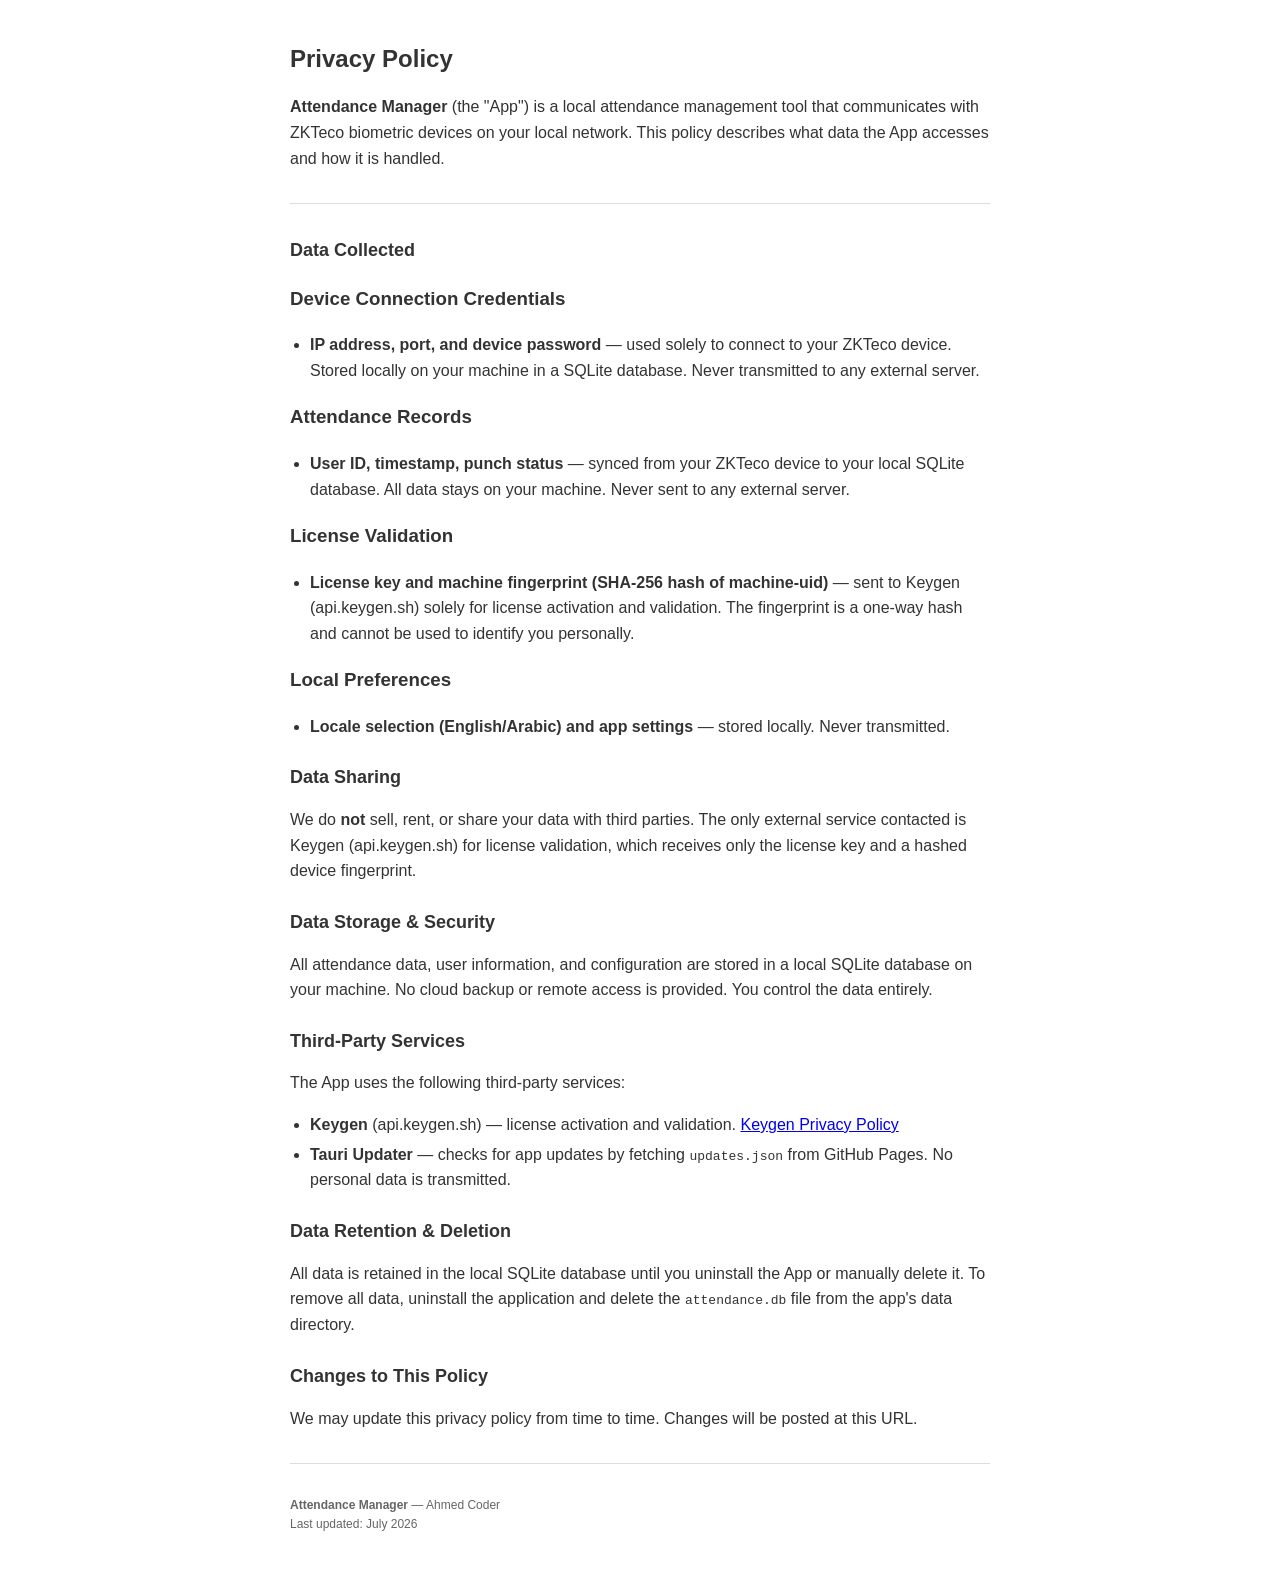
==== privacy.html @ 75677830 "Add privacy policy" ====
<!DOCTYPE html>
<html lang="en">
<head>
  <meta charset="UTF-8">
  <meta name="viewport" content="width=device-width, initial-scale=1.0">
  <title>Privacy Policy — Attendance Manager</title>
  <style>
    body { font-family: -apple-system, BlinkMacSystemFont, 'Segoe UI', Roboto, sans-serif; max-width: 700px; margin: 40px auto; padding: 0 20px; line-height: 1.6; color: #333; }
    h1 { font-size: 24px; }
    h2 { font-size: 18px; margin-top: 24px; }
    p { margin: 8px 0; }
    ul { padding-left: 20px; }
    li { margin: 4px 0; }
    hr { margin: 32px 0; border: none; border-top: 1px solid #ddd; }
    .footer { font-size: 12px; color: #666; }
  </style>
</head>
<body>
  <h1>Privacy Policy</h1>
  <p><strong>Attendance Manager</strong> (the "App") is a local attendance management tool that communicates with ZKTeco biometric devices on your local network. This policy describes what data the App accesses and how it is handled.</p>

  <hr>

  <h2>Data Collected</h2>

  <h3>Device Connection Credentials</h3>
  <ul>
    <li><strong>IP address, port, and device password</strong> — used solely to connect to your ZKTeco device. Stored locally on your machine in a SQLite database. Never transmitted to any external server.</li>
  </ul>

  <h3>Attendance Records</h3>
  <ul>
    <li><strong>User ID, timestamp, punch status</strong> — synced from your ZKTeco device to your local SQLite database. All data stays on your machine. Never sent to any external server.</li>
  </ul>

  <h3>License Validation</h3>
  <ul>
    <li><strong>License key and machine fingerprint (SHA-256 hash of machine-uid)</strong> — sent to Keygen (api.keygen.sh) solely for license activation and validation. The fingerprint is a one-way hash and cannot be used to identify you personally.</li>
  </ul>

  <h3>Local Preferences</h3>
  <ul>
    <li><strong>Locale selection (English/Arabic) and app settings</strong> — stored locally. Never transmitted.</li>
  </ul>

  <h2>Data Sharing</h2>
  <p>We do <strong>not</strong> sell, rent, or share your data with third parties. The only external service contacted is Keygen (api.keygen.sh) for license validation, which receives only the license key and a hashed device fingerprint.</p>

  <h2>Data Storage & Security</h2>
  <p>All attendance data, user information, and configuration are stored in a local SQLite database on your machine. No cloud backup or remote access is provided. You control the data entirely.</p>

  <h2>Third-Party Services</h2>
  <p>The App uses the following third-party services:</p>
  <ul>
    <li><strong>Keygen</strong> (api.keygen.sh) — license activation and validation. <a href="https://keygen.sh/privacy/" target="_blank">Keygen Privacy Policy</a></li>
    <li><strong>Tauri Updater</strong> — checks for app updates by fetching <code>updates.json</code> from GitHub Pages. No personal data is transmitted.</li>
  </ul>

  <h2>Data Retention & Deletion</h2>
  <p>All data is retained in the local SQLite database until you uninstall the App or manually delete it. To remove all data, uninstall the application and delete the <code>attendance.db</code> file from the app's data directory.</p>

  <h2>Changes to This Policy</h2>
  <p>We may update this privacy policy from time to time. Changes will be posted at this URL.</p>

  <hr>

  <p class="footer"><strong>Attendance Manager</strong> — Ahmed Coder<br>Last updated: July 2026</p>
</body>
</html>
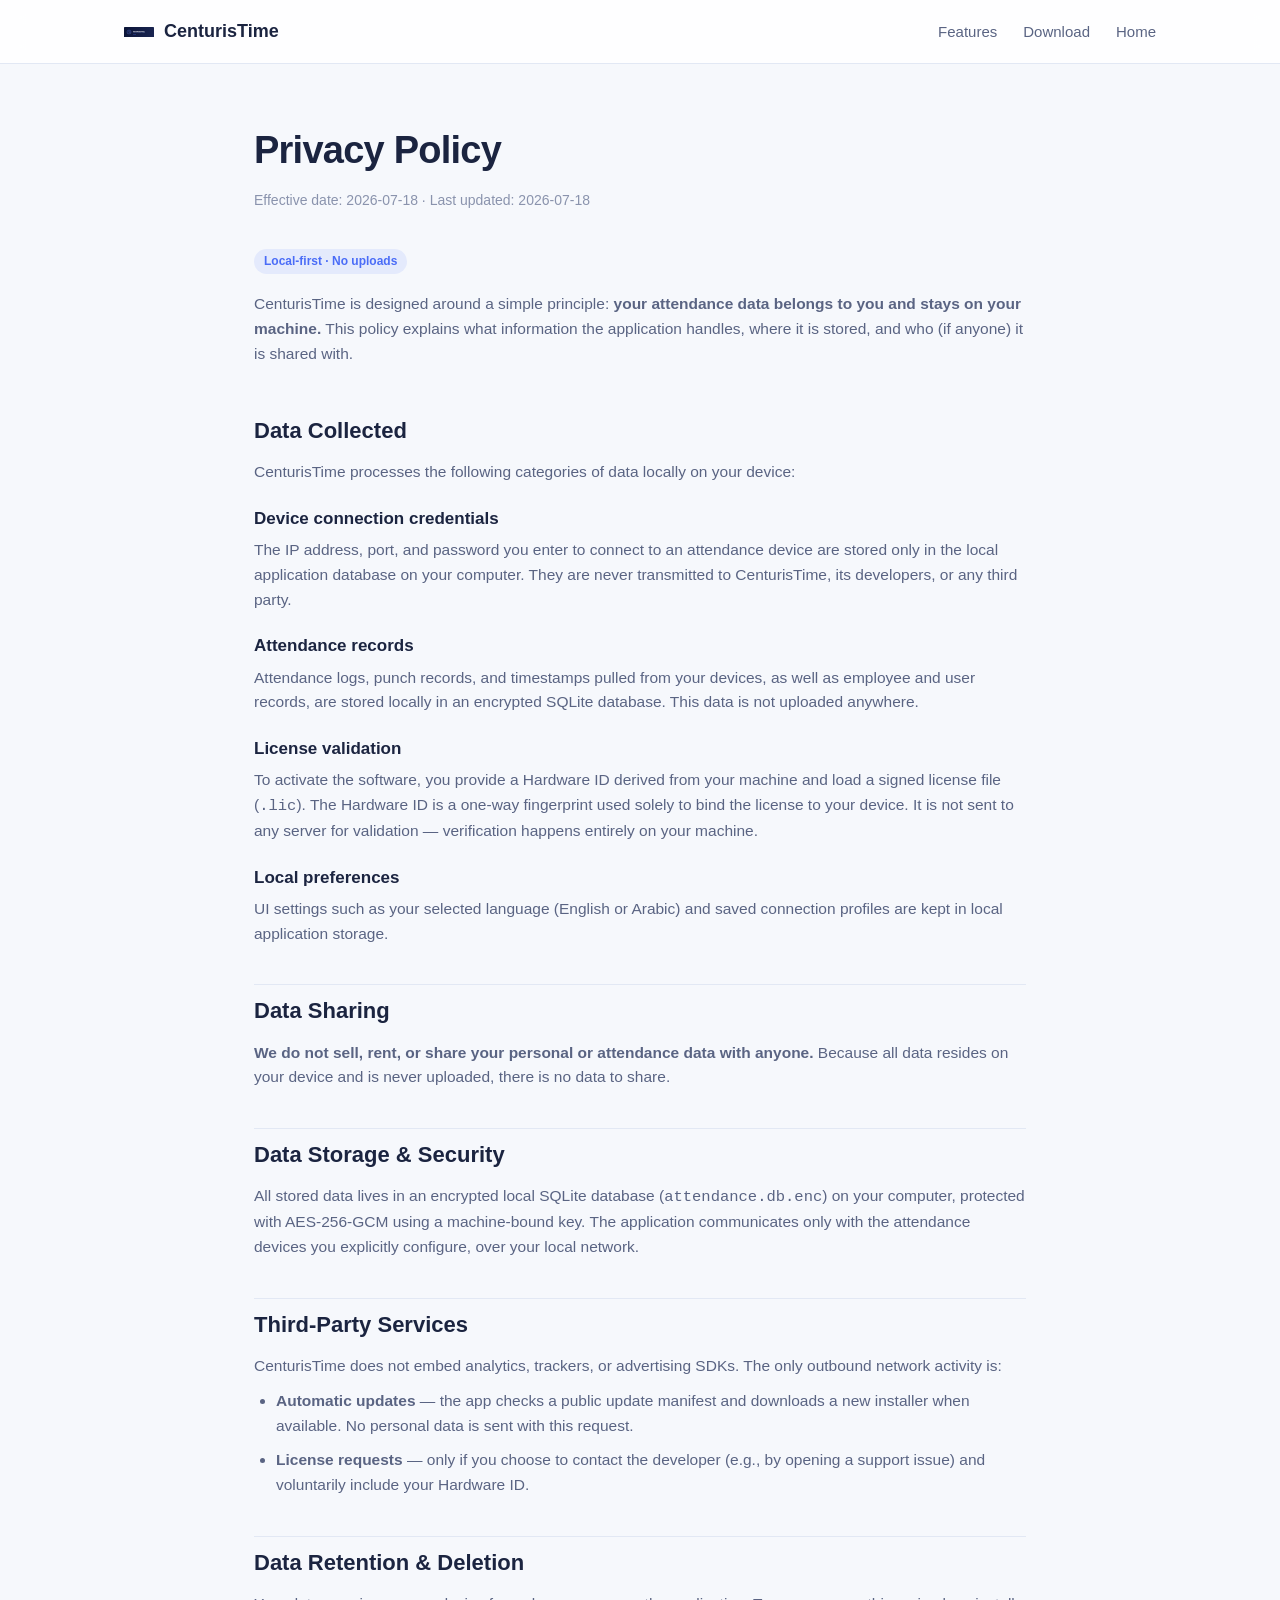
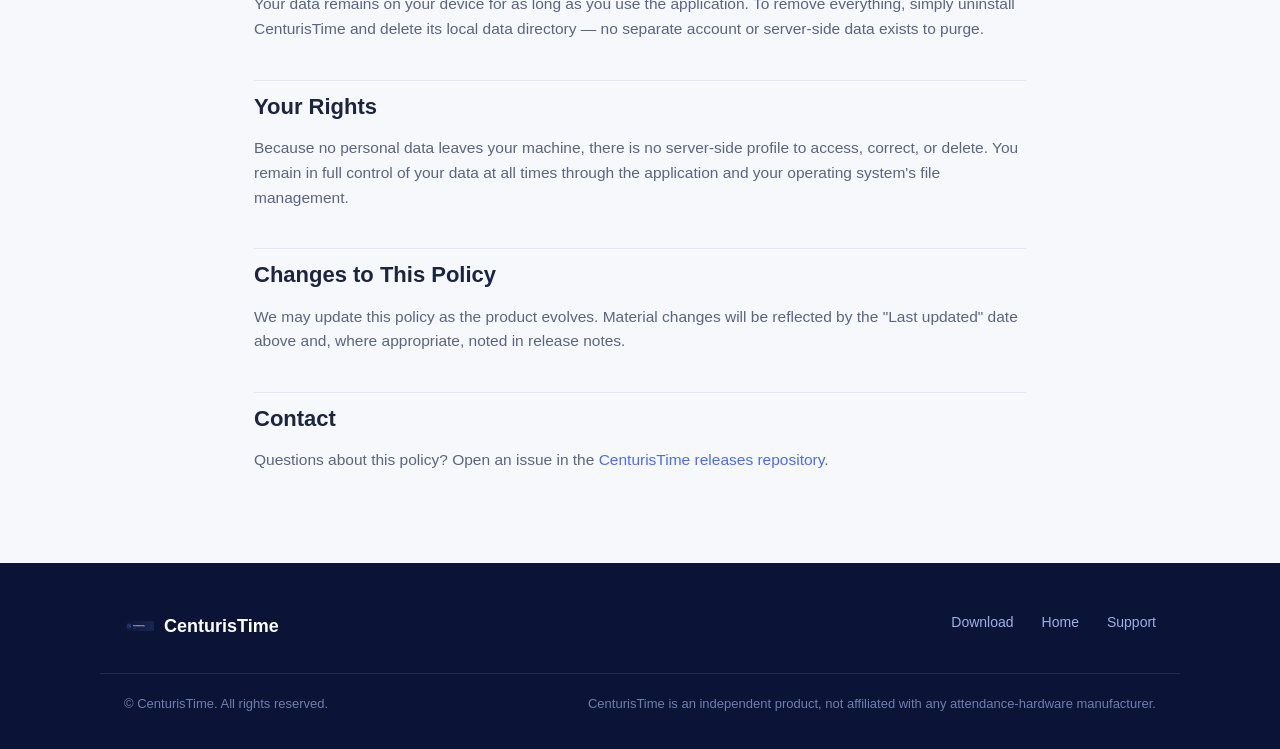
==== commit 239a54f0: "site: add modern landing page + expanded privacy page Replace the auto-rendered README site with a r" ====
--- a/privacy.html
+++ b/privacy.html
@@ -1,69 +1,149 @@
 <!DOCTYPE html>
 <html lang="en">
 <head>
-  <meta charset="UTF-8">
-  <meta name="viewport" content="width=device-width, initial-scale=1.0">
-  <title>Privacy Policy — Attendance Manager</title>
-  <style>
-    body { font-family: -apple-system, BlinkMacSystemFont, 'Segoe UI', Roboto, sans-serif; max-width: 700px; margin: 40px auto; padding: 0 20px; line-height: 1.6; color: #333; }
-    h1 { font-size: 24px; }
-    h2 { font-size: 18px; margin-top: 24px; }
-    p { margin: 8px 0; }
-    ul { padding-left: 20px; }
-    li { margin: 4px 0; }
-    hr { margin: 32px 0; border: none; border-top: 1px solid #ddd; }
-    .footer { font-size: 12px; color: #666; }
-  </style>
+  <meta charset="UTF-8" />
+  <meta name="viewport" content="width=device-width, initial-scale=1.0" />
+  <title>Privacy Policy — CenturisTime</title>
+  <meta name="description" content="CenturisTime privacy policy: local-first attendance data, encrypted storage, and no third-party uploads." />
+  <link rel="icon" href="banner.svg" />
+  <link rel="stylesheet" href="styles.css" />
 </head>
 <body>
-  <h1>Privacy Policy</h1>
-  <p><strong>Attendance Manager</strong> (the "App") is a local attendance management tool that communicates with ZKTeco biometric devices on your local network. This policy describes what data the App accesses and how it is handled.</p>
 
-  <hr>
+  <nav class="nav">
+    <div class="nav-inner">
+      <a class="brand" href="index.html">
+        <img src="banner.svg" alt="CenturisTime logo" />
+        CenturisTime
+      </a>
+      <div class="nav-links">
+        <a href="index.html#features">Features</a>
+        <a href="index.html#download">Download</a>
+        <a href="index.html">Home</a>
+      </div>
+    </div>
+  </nav>
 
-  <h2>Data Collected</h2>
+  <main class="doc">
+    <h1>Privacy Policy</h1>
+    <p class="doc-meta">Effective date: 2026-07-18 · Last updated: 2026-07-18</p>
 
-  <h3>Device Connection Credentials</h3>
-  <ul>
-    <li><strong>IP address, port, and device password</strong> — used solely to connect to your ZKTeco device. Stored locally on your machine in a SQLite database. Never transmitted to any external server.</li>
-  </ul>
+    <span class="pill">Local-first · No uploads</span>
 
-  <h3>Attendance Records</h3>
-  <ul>
-    <li><strong>User ID, timestamp, punch status</strong> — synced from your ZKTeco device to your local SQLite database. All data stays on your machine. Never sent to any external server.</li>
-  </ul>
+    <p>
+      CenturisTime is designed around a simple principle: <strong>your attendance
+      data belongs to you and stays on your machine.</strong> This policy explains
+      what information the application handles, where it is stored, and who (if anyone)
+      it is shared with.
+    </p>
 
-  <h3>License Validation</h3>
-  <ul>
-    <li><strong>License key and machine fingerprint (SHA-256 hash of machine-uid)</strong> — sent to Keygen (api.keygen.sh) solely for license activation and validation. The fingerprint is a one-way hash and cannot be used to identify you personally.</li>
-  </ul>
+    <h2>Data Collected</h2>
+    <p>CenturisTime processes the following categories of data locally on your device:</p>
 
-  <h3>Local Preferences</h3>
-  <ul>
-    <li><strong>Locale selection (English/Arabic) and app settings</strong> — stored locally. Never transmitted.</li>
-  </ul>
+    <h3>Device connection credentials</h3>
+    <p>
+      The IP address, port, and password you enter to connect to an attendance
+      device are stored only in the local application database on your computer.
+      They are never transmitted to CenturisTime, its developers, or any third party.
+    </p>
 
-  <h2>Data Sharing</h2>
-  <p>We do <strong>not</strong> sell, rent, or share your data with third parties. The only external service contacted is Keygen (api.keygen.sh) for license validation, which receives only the license key and a hashed device fingerprint.</p>
+    <h3>Attendance records</h3>
+    <p>
+      Attendance logs, punch records, and timestamps pulled from your devices, as
+      well as employee and user records, are stored locally in an encrypted SQLite
+      database. This data is not uploaded anywhere.
+    </p>
 
-  <h2>Data Storage & Security</h2>
-  <p>All attendance data, user information, and configuration are stored in a local SQLite database on your machine. No cloud backup or remote access is provided. You control the data entirely.</p>
+    <h3>License validation</h3>
+    <p>
+      To activate the software, you provide a Hardware ID derived from your machine
+      and load a signed license file (<code>.lic</code>). The Hardware ID is a
+      one-way fingerprint used solely to bind the license to your device. It is not
+      sent to any server for validation — verification happens entirely on your
+      machine.
+    </p>
 
-  <h2>Third-Party Services</h2>
-  <p>The App uses the following third-party services:</p>
-  <ul>
-    <li><strong>Keygen</strong> (api.keygen.sh) — license activation and validation. <a href="https://keygen.sh/privacy/" target="_blank">Keygen Privacy Policy</a></li>
-    <li><strong>Tauri Updater</strong> — checks for app updates by fetching <code>updates.json</code> from GitHub Pages. No personal data is transmitted.</li>
-  </ul>
+    <h3>Local preferences</h3>
+    <p>
+      UI settings such as your selected language (English or Arabic) and saved
+      connection profiles are kept in local application storage.
+    </p>
 
-  <h2>Data Retention & Deletion</h2>
-  <p>All data is retained in the local SQLite database until you uninstall the App or manually delete it. To remove all data, uninstall the application and delete the <code>attendance.db</code> file from the app's data directory.</p>
+    <h2>Data Sharing</h2>
+    <p>
+      <strong>We do not sell, rent, or share your personal or attendance data with
+      anyone.</strong> Because all data resides on your device and is never uploaded,
+      there is no data to share.
+    </p>
 
-  <h2>Changes to This Policy</h2>
-  <p>We may update this privacy policy from time to time. Changes will be posted at this URL.</p>
+    <h2>Data Storage &amp; Security</h2>
+    <p>
+      All stored data lives in an encrypted local SQLite database (<code>attendance.db.enc</code>)
+      on your computer, protected with AES-256-GCM using a machine-bound key. The
+      application communicates only with the attendance devices you explicitly
+      configure, over your local network.
+    </p>
 
-  <hr>
+    <h2>Third-Party Services</h2>
+    <p>
+      CenturisTime does not embed analytics, trackers, or advertising SDKs. The only
+      outbound network activity is:
+    </p>
+    <ul>
+      <li><strong>Automatic updates</strong> — the app checks a public update manifest
+        and downloads a new installer when available. No personal data is sent with
+        this request.</li>
+      <li><strong>License requests</strong> — only if you choose to contact the
+        developer (e.g., by opening a support issue) and voluntarily include your
+        Hardware ID.</li>
+    </ul>
 
-  <p class="footer"><strong>Attendance Manager</strong> — Ahmed Coder<br>Last updated: July 2026</p>
+    <h2>Data Retention &amp; Deletion</h2>
+    <p>
+      Your data remains on your device for as long as you use the application. To
+      remove everything, simply uninstall CenturisTime and delete its local data
+      directory — no separate account or server-side data exists to purge.
+    </p>
+
+    <h2>Your Rights</h2>
+    <p>
+      Because no personal data leaves your machine, there is no server-side profile
+      to access, correct, or delete. You remain in full control of your data at all
+      times through the application and your operating system's file management.
+    </p>
+
+    <h2>Changes to This Policy</h2>
+    <p>
+      We may update this policy as the product evolves. Material changes will be
+      reflected by the "Last updated" date above and, where appropriate, noted in
+      release notes.
+    </p>
+
+    <h2>Contact</h2>
+    <p>
+      Questions about this policy? Open an issue in the
+      <a href="https://github.com/ahmed1coder/CenturisTime-releases/issues">CenturisTime
+      releases repository</a>.
+    </p>
+  </main>
+
+  <footer class="footer">
+    <div class="footer-inner">
+      <a class="brand" href="index.html">
+        <img src="banner.svg" alt="" style="width:30px;height:30px;border-radius:8px;" />
+        CenturisTime
+      </a>
+      <div class="footer-links">
+        <a href="index.html#download">Download</a>
+        <a href="index.html">Home</a>
+        <a href="https://github.com/ahmed1coder/CenturisTime-releases/issues">Support</a>
+      </div>
+    </div>
+    <div class="footer-bottom">
+      <span>© CenturisTime. All rights reserved.</span>
+      <span>CenturisTime is an independent product, not affiliated with any attendance-hardware manufacturer.</span>
+    </div>
+  </footer>
+
 </body>
 </html>
--- a/styles.css
+++ b/styles.css
@@ -0,0 +1,594 @@
+:root {
+  --primary: #4a6cf7;
+  --primary-hover: #3b5de7;
+  --primary-light: rgba(74, 108, 247, 0.1);
+  --bg: #f6f8fc;
+  --surface: #ffffff;
+  --surface-alt: #f0f3fa;
+  --border: #e2e8f4;
+  --text: #1b2440;
+  --text-secondary: #5a6483;
+  --text-muted: #8a93ad;
+  --radius: 14px;
+  --radius-sm: 10px;
+  --shadow-sm: 0 1px 3px rgba(27, 36, 64, 0.06), 0 1px 2px rgba(27, 36, 64, 0.04);
+  --shadow: 0 8px 30px rgba(27, 36, 64, 0.08), 0 2px 8px rgba(27, 36, 64, 0.04);
+  --max-width: 1080px;
+  --nav-h: 64px;
+}
+
+* {
+  box-sizing: border-box;
+  margin: 0;
+  padding: 0;
+}
+
+html {
+  scroll-behavior: smooth;
+}
+
+body {
+  font-family: 'Inter', -apple-system, BlinkMacSystemFont, 'Segoe UI', Roboto,
+    Helvetica, Arial, sans-serif;
+  background: var(--bg);
+  color: var(--text);
+  line-height: 1.6;
+  -webkit-font-smoothing: antialiased;
+}
+
+a {
+  color: var(--primary);
+  text-decoration: none;
+}
+
+a:hover {
+  text-decoration: underline;
+}
+
+/* ---------- Nav ---------- */
+.nav {
+  position: sticky;
+  top: 0;
+  z-index: 50;
+  height: var(--nav-h);
+  display: flex;
+  align-items: center;
+  background: rgba(255, 255, 255, 0.85);
+  backdrop-filter: saturate(180%) blur(12px);
+  border-bottom: 1px solid var(--border);
+}
+
+.nav-inner {
+  width: 100%;
+  max-width: var(--max-width);
+  margin: 0 auto;
+  padding: 0 24px;
+  display: flex;
+  align-items: center;
+  justify-content: space-between;
+}
+
+.brand {
+  display: flex;
+  align-items: center;
+  gap: 10px;
+  font-weight: 700;
+  font-size: 18px;
+  color: var(--text);
+}
+
+.brand:hover {
+  text-decoration: none;
+}
+
+.brand img {
+  width: 30px;
+  height: 30px;
+  border-radius: 8px;
+}
+
+.nav-links {
+  display: flex;
+  align-items: center;
+  gap: 26px;
+  font-size: 15px;
+  font-weight: 500;
+}
+
+.nav-links a {
+  color: var(--text-secondary);
+}
+
+.nav-links a:hover {
+  color: var(--primary);
+  text-decoration: none;
+}
+
+/* ---------- Buttons ---------- */
+.btn {
+  display: inline-flex;
+  align-items: center;
+  gap: 8px;
+  padding: 12px 22px;
+  border-radius: var(--radius-sm);
+  font-weight: 600;
+  font-size: 15px;
+  cursor: pointer;
+  border: 1px solid transparent;
+  transition: background 0.15s ease, transform 0.05s ease, box-shadow 0.15s ease;
+}
+
+.btn:hover {
+  text-decoration: none;
+}
+
+.btn-primary {
+  background: var(--primary);
+  color: #fff;
+  box-shadow: 0 6px 18px rgba(74, 108, 247, 0.35);
+}
+
+.btn-primary:hover {
+  background: var(--primary-hover);
+  color: #fff;
+}
+
+.btn-ghost {
+  background: transparent;
+  color: var(--primary);
+  border-color: var(--border);
+}
+
+.btn-ghost:hover {
+  background: var(--primary-light);
+  color: var(--primary);
+}
+
+/* ---------- Layout ---------- */
+.container {
+  max-width: var(--max-width);
+  margin: 0 auto;
+  padding: 0 24px;
+}
+
+section {
+  padding: 72px 0;
+}
+
+.section-head {
+  text-align: center;
+  margin-bottom: 44px;
+}
+
+.section-head h2 {
+  font-size: 32px;
+  font-weight: 700;
+  letter-spacing: -0.02em;
+}
+
+.section-head p {
+  color: var(--text-secondary);
+  margin-top: 10px;
+  font-size: 17px;
+}
+
+/* ---------- Hero ---------- */
+.hero {
+  position: relative;
+  padding: 0;
+  background: linear-gradient(160deg, #0b1437 0%, #1a2552 100%);
+  color: #fff;
+  overflow: hidden;
+}
+
+.hero-bg {
+  position: absolute;
+  inset: 0;
+  width: 100%;
+  height: 100%;
+  opacity: 0.5;
+  object-fit: cover;
+  pointer-events: none;
+}
+
+.hero-inner {
+  position: relative;
+  max-width: var(--max-width);
+  margin: 0 auto;
+  padding: 96px 24px 110px;
+  text-align: center;
+}
+
+.hero .eyebrow {
+  display: inline-block;
+  font-size: 13px;
+  font-weight: 600;
+  letter-spacing: 0.08em;
+  text-transform: uppercase;
+  color: #9fb0e6;
+  background: rgba(255, 255, 255, 0.08);
+  padding: 6px 14px;
+  border-radius: 999px;
+  margin-bottom: 22px;
+}
+
+.hero h1 {
+  font-size: 56px;
+  line-height: 1.05;
+  font-weight: 800;
+  letter-spacing: -0.03em;
+  margin-bottom: 18px;
+}
+
+.hero .tagline {
+  font-size: 20px;
+  color: #c5d0f0;
+  max-width: 620px;
+  margin: 0 auto 36px;
+}
+
+.hero-cta {
+  display: flex;
+  gap: 14px;
+  justify-content: center;
+  flex-wrap: wrap;
+}
+
+.hero .btn-primary {
+  background: #fff;
+  color: var(--primary);
+  box-shadow: 0 10px 30px rgba(0, 0, 0, 0.25);
+}
+
+.hero .btn-primary:hover {
+  background: #eef2ff;
+  color: var(--primary);
+}
+
+.hero .btn-ghost {
+  color: #fff;
+  border-color: rgba(255, 255, 255, 0.3);
+}
+
+.hero .btn-ghost:hover {
+  background: rgba(255, 255, 255, 0.12);
+  color: #fff;
+}
+
+.hero-note {
+  margin-top: 22px;
+  font-size: 14px;
+  color: #9fb0e6;
+}
+
+/* ---------- Feature grid ---------- */
+.features {
+  background: var(--bg);
+}
+
+.grid {
+  display: grid;
+  grid-template-columns: repeat(3, 1fr);
+  gap: 22px;
+}
+
+.card {
+  background: var(--surface);
+  border: 1px solid var(--border);
+  border-radius: var(--radius);
+  padding: 28px;
+  box-shadow: var(--shadow-sm);
+  transition: transform 0.15s ease, box-shadow 0.15s ease;
+}
+
+.card:hover {
+  transform: translateY(-3px);
+  box-shadow: var(--shadow);
+}
+
+.card .icon {
+  width: 44px;
+  height: 44px;
+  border-radius: 12px;
+  background: var(--primary-light);
+  display: flex;
+  align-items: center;
+  justify-content: center;
+  margin-bottom: 16px;
+}
+
+.card .icon svg {
+  width: 22px;
+  height: 22px;
+  stroke: var(--primary);
+}
+
+.card h3 {
+  font-size: 18px;
+  font-weight: 700;
+  margin-bottom: 8px;
+}
+
+.card p {
+  color: var(--text-secondary);
+  font-size: 15px;
+}
+
+/* ---------- Download ---------- */
+.download {
+  background: var(--surface);
+  border-top: 1px solid var(--border);
+  border-bottom: 1px solid var(--border);
+}
+
+.dl-card {
+  max-width: 760px;
+  margin: 0 auto;
+  background: var(--surface-alt);
+  border: 1px solid var(--border);
+  border-radius: var(--radius);
+  padding: 36px;
+  text-align: center;
+}
+
+.dl-table {
+  width: 100%;
+  border-collapse: collapse;
+  margin: 22px 0;
+  font-size: 15px;
+}
+
+.dl-table th,
+.dl-table td {
+  padding: 14px 16px;
+  text-align: left;
+  border-bottom: 1px solid var(--border);
+}
+
+.dl-table th {
+  color: var(--text-muted);
+  font-weight: 600;
+  font-size: 13px;
+  text-transform: uppercase;
+  letter-spacing: 0.04em;
+}
+
+.dl-table td {
+  color: var(--text);
+}
+
+.badge-ok {
+  color: #1a9c5b;
+  font-weight: 600;
+}
+
+.badge-soon {
+  color: var(--text-muted);
+}
+
+.steps {
+  text-align: left;
+  max-width: 520px;
+  margin: 0 auto 8px;
+  padding-left: 0;
+  list-style: none;
+  counter-reset: step;
+}
+
+.steps li {
+  position: relative;
+  padding: 10px 0 10px 44px;
+  color: var(--text-secondary);
+  font-size: 15px;
+}
+
+.steps li::before {
+  counter-increment: step;
+  content: counter(step);
+  position: absolute;
+  left: 0;
+  top: 8px;
+  width: 28px;
+  height: 28px;
+  background: var(--primary);
+  color: #fff;
+  border-radius: 50%;
+  display: flex;
+  align-items: center;
+  justify-content: center;
+  font-size: 14px;
+  font-weight: 700;
+}
+
+/* ---------- Callout ---------- */
+.callout {
+  max-width: 760px;
+  margin: 32px auto 0;
+  background: #fff8ec;
+  border: 1px solid #f3d9a8;
+  border-left: 4px solid #e0a93b;
+  border-radius: var(--radius-sm);
+  padding: 20px 22px;
+  text-align: left;
+}
+
+.callout h4 {
+  font-size: 15px;
+  font-weight: 700;
+  color: #8a5a00;
+  margin-bottom: 6px;
+}
+
+.callout p {
+  font-size: 14.5px;
+  color: #6b5526;
+}
+
+.callout code {
+  background: rgba(0, 0, 0, 0.06);
+  padding: 2px 6px;
+  border-radius: 5px;
+  font-size: 13px;
+}
+
+/* ---------- Two-column info ---------- */
+.split {
+  display: grid;
+  grid-template-columns: 1fr 1fr;
+  gap: 40px;
+  align-items: center;
+}
+
+.split h2 {
+  font-size: 30px;
+  font-weight: 700;
+  letter-spacing: -0.02em;
+  margin-bottom: 14px;
+}
+
+.split p {
+  color: var(--text-secondary);
+  margin-bottom: 14px;
+}
+
+/* ---------- Footer ---------- */
+.footer {
+  background: #0b1437;
+  color: #9fb0e6;
+  padding: 48px 0 36px;
+}
+
+.footer-inner {
+  max-width: var(--max-width);
+  margin: 0 auto;
+  padding: 0 24px;
+  display: flex;
+  flex-wrap: wrap;
+  gap: 24px;
+  justify-content: space-between;
+  align-items: flex-start;
+}
+
+.footer .brand {
+  color: #fff;
+}
+
+.footer a {
+  color: #9fb0e6;
+}
+
+.footer a:hover {
+  color: #fff;
+  text-decoration: none;
+}
+
+.footer-links {
+  display: flex;
+  gap: 28px;
+  font-size: 14px;
+  font-weight: 500;
+}
+
+.footer-bottom {
+  max-width: var(--max-width);
+  margin: 32px auto 0;
+  padding: 20px 24px 0;
+  border-top: 1px solid rgba(255, 255, 255, 0.1);
+  font-size: 13px;
+  color: #6f7eae;
+  display: flex;
+  flex-wrap: wrap;
+  gap: 10px;
+  justify-content: space-between;
+}
+
+/* ---------- Privacy page ---------- */
+.doc {
+  max-width: 820px;
+  margin: 0 auto;
+  padding: 56px 24px 80px;
+}
+
+.doc h1 {
+  font-size: 38px;
+  font-weight: 800;
+  letter-spacing: -0.02em;
+  margin-bottom: 8px;
+}
+
+.doc .doc-meta {
+  color: var(--text-muted);
+  font-size: 14px;
+  margin-bottom: 36px;
+}
+
+.doc h2 {
+  font-size: 22px;
+  font-weight: 700;
+  margin: 38px 0 12px;
+  padding-top: 8px;
+  border-top: 1px solid var(--border);
+}
+
+.doc h2:first-of-type {
+  border-top: none;
+}
+
+.doc h3 {
+  font-size: 17px;
+  font-weight: 600;
+  margin: 20px 0 6px;
+  color: var(--text);
+}
+
+.doc p,
+.doc li {
+  color: var(--text-secondary);
+  font-size: 15.5px;
+  margin-bottom: 10px;
+}
+
+.doc ul {
+  padding-left: 22px;
+  margin-bottom: 12px;
+}
+
+.doc .pill {
+  display: inline-block;
+  font-size: 12px;
+  font-weight: 600;
+  color: var(--primary);
+  background: var(--primary-light);
+  padding: 3px 10px;
+  border-radius: 999px;
+  margin-bottom: 18px;
+}
+
+/* ---------- Responsive ---------- */
+@media (max-width: 860px) {
+  .grid {
+    grid-template-columns: 1fr;
+  }
+  .split {
+    grid-template-columns: 1fr;
+  }
+  .hero h1 {
+    font-size: 40px;
+  }
+  .nav-links {
+    gap: 16px;
+    font-size: 14px;
+  }
+  section {
+    padding: 52px 0;
+  }
+}
+
+@media (max-width: 520px) {
+  .nav-links a.hide-sm {
+    display: none;
+  }
+  .hero h1 {
+    font-size: 32px;
+  }
+}
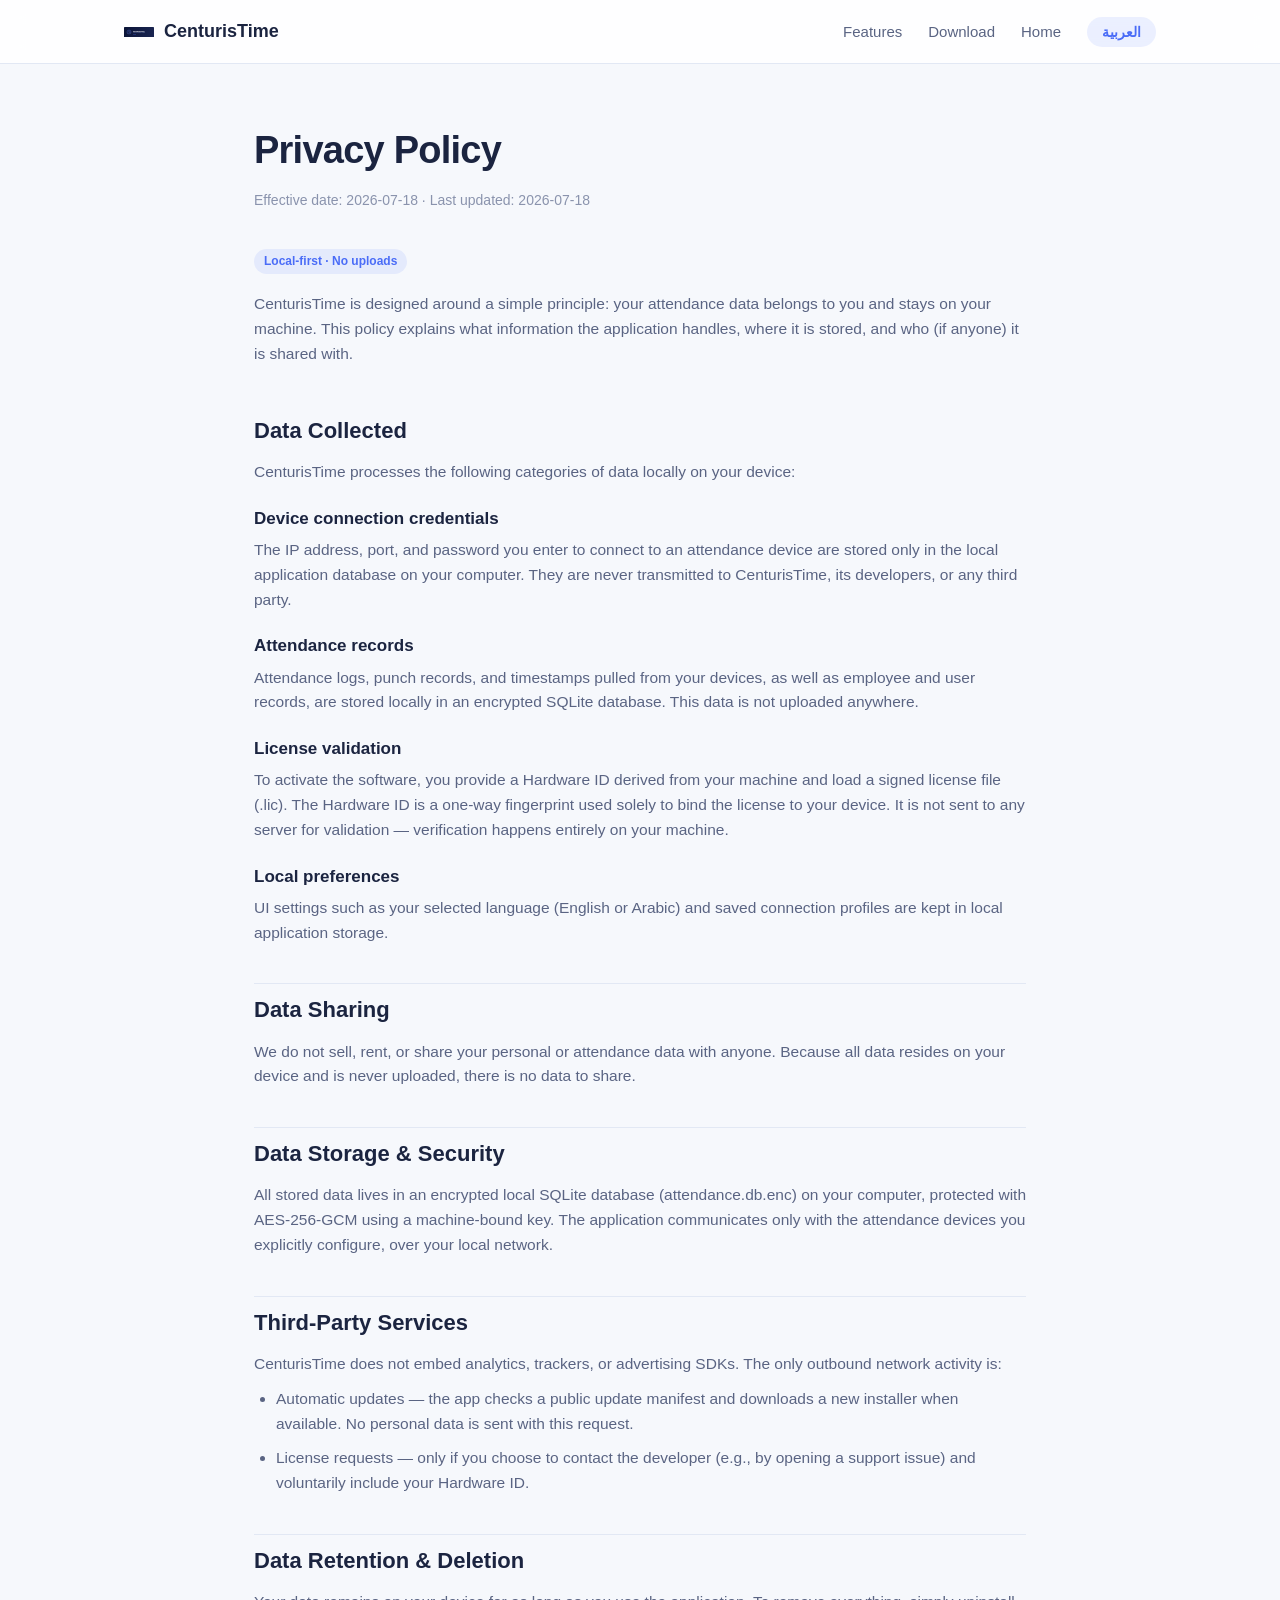
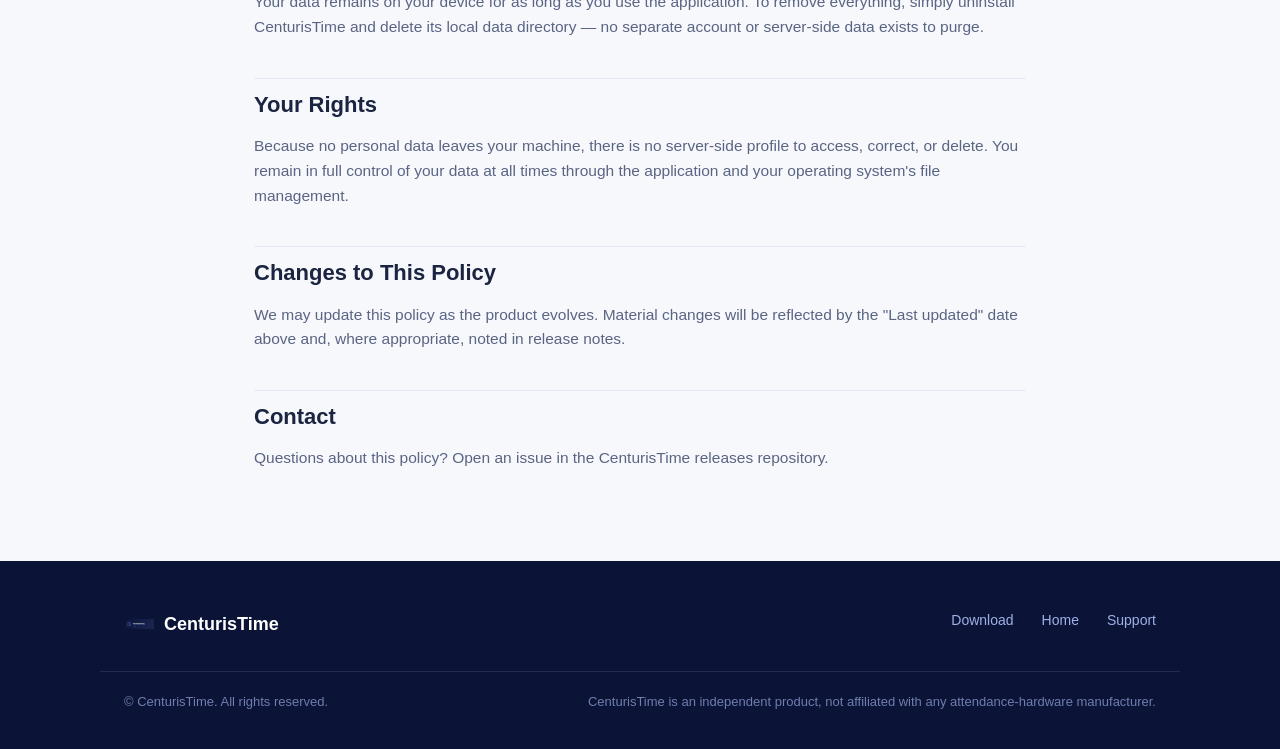
==== commit 0d25a696: "feat: add working EN/AR language toggle to site Add lang.js that swaps data-en/data-ar text, sets di" ====
--- a/privacy.html
+++ b/privacy.html
@@ -14,48 +14,55 @@
     <div class="nav-inner">
       <a class="brand" href="index.html">
         <img src="banner.svg" alt="CenturisTime logo" />
-        CenturisTime
+        <span data-en="CenturisTime" data-ar="سنتوريس تايم">CenturisTime</span>
       </a>
       <div class="nav-links">
-        <a href="index.html#features">Features</a>
-        <a href="index.html#download">Download</a>
-        <a href="index.html">Home</a>
+        <a href="index.html#features" data-en="Features" data-ar="المزايا">Features</a>
+        <a href="index.html#download" data-en="Download" data-ar="تحميل">Download</a>
+        <a href="index.html" data-en="Home" data-ar="الرئيسية">Home</a>
+        <button id="lang-toggle" class="lang-toggle" type="button" aria-label="Switch language">العربية</button>
       </div>
     </div>
   </nav>
 
   <main class="doc">
-    <h1>Privacy Policy</h1>
-    <p class="doc-meta">Effective date: 2026-07-18 · Last updated: 2026-07-18</p>
+    <h1 data-en="Privacy Policy" data-ar="سياسة الخصوصية">Privacy Policy</h1>
+    <p class="doc-meta" data-en="Effective date: 2026-07-18 · Last updated: 2026-07-18"
+       data-ar="تاريخ السريان: 2026-07-18 · آخر تحديث: 2026-07-18">Effective date: 2026-07-18 · Last updated: 2026-07-18</p>
 
-    <span class="pill">Local-first · No uploads</span>
+    <span class="pill" data-en="Local-first · No uploads" data-ar="بياناتك محليًا · بلا رفع">Local-first · No uploads</span>
 
-    <p>
+    <p data-en="CenturisTime is designed around a simple principle: your attendance data belongs to you and stays on your machine. This policy explains what information the application handles, where it is stored, and who (if anyone) it is shared with."
+       data-ar="صُمّم CenturisTime حول مبدأ بسيط: بيانات الحضور الخاصة بك ملك لك وتبقى على جهازك. توضح هذه السياسة ما هي المعلومات التي يعالجها التطبيق، وأين تُخزَّن، ومع من (إن وُجد) تُشارَك.">
       CenturisTime is designed around a simple principle: <strong>your attendance
       data belongs to you and stays on your machine.</strong> This policy explains
       what information the application handles, where it is stored, and who (if anyone)
       it is shared with.
     </p>
 
-    <h2>Data Collected</h2>
-    <p>CenturisTime processes the following categories of data locally on your device:</p>
+    <h2 data-en="Data Collected" data-ar="البيانات التي يتم جمعها">Data Collected</h2>
+    <p data-en="CenturisTime processes the following categories of data locally on your device:"
+       data-ar="يعالج CenturisTime الفئات التالية من البيانات محليًا على جهازك:">CenturisTime processes the following categories of data locally on your device:</p>
 
-    <h3>Device connection credentials</h3>
-    <p>
+    <h3 data-en="Device connection credentials" data-ar="بيانات اتصال الجهاز">Device connection credentials</h3>
+    <p data-en="The IP address, port, and password you enter to connect to an attendance device are stored only in the local application database on your computer. They are never transmitted to CenturisTime, its developers, or any third party."
+       data-ar="يُخزَّن عنوان IP والمنفذ وكلمة المرور التي تدخلها للاتصال بجهاز حضور في قاعدة بيانات التطبيق المحلية على جهازك فقط. لا تُرسل قط إلى CenturisTime أو لمطوريها أو لأي طرف ثالث.">
       The IP address, port, and password you enter to connect to an attendance
       device are stored only in the local application database on your computer.
       They are never transmitted to CenturisTime, its developers, or any third party.
     </p>
 
-    <h3>Attendance records</h3>
-    <p>
+    <h3 data-en="Attendance records" data-ar="سجلات الحضور">Attendance records</h3>
+    <p data-en="Attendance logs, punch records, and timestamps pulled from your devices, as well as employee and user records, are stored locally in an encrypted SQLite database. This data is not uploaded anywhere."
+       data-ar="تُخزَّن سجلات الحضور وضربات البصمة والطوابع الزمنية المستخرجة من أجهزتك، بالإضافة إلى سجلات الموظفين والمستخدمين، محليًا في قاعدة بيانات SQLite مشفّرة. هذه البيانات لا تُرفع إلى أي مكان.">
       Attendance logs, punch records, and timestamps pulled from your devices, as
       well as employee and user records, are stored locally in an encrypted SQLite
       database. This data is not uploaded anywhere.
     </p>
 
-    <h3>License validation</h3>
-    <p>
+    <h3 data-en="License validation" data-ar="التحقق من الترخيص">License validation</h3>
+    <p data-en="To activate the software, you provide a Hardware ID derived from your machine and load a signed license file (.lic). The Hardware ID is a one-way fingerprint used solely to bind the license to your device. It is not sent to any server for validation — verification happens entirely on your machine."
+       data-ar="لتفعيل البرنامج، توفّر معرّف جهاز مشتقًا من جهازك وتحمّل ملف ترخيص موقّع (.lic). معرّف الجهاز هو بصمة أحادية الاتجاه تُستخدم فقط لربط الترخيص بجهازك. لا يُرسل إلى أي خادم للتحقق — بل يحدث التحقق بالكامل على جهازك.">
       To activate the software, you provide a Hardware ID derived from your machine
       and load a signed license file (<code>.lic</code>). The Hardware ID is a
       one-way fingerprint used solely to bind the license to your device. It is not
@@ -63,64 +70,74 @@
       machine.
     </p>
 
-    <h3>Local preferences</h3>
-    <p>
+    <h3 data-en="Local preferences" data-ar="التفضيلات المحلية">Local preferences</h3>
+    <p data-en="UI settings such as your selected language (English or Arabic) and saved connection profiles are kept in local application storage."
+       data-ar="تُحفظ إعدادات الواجهة مثل اللغة المختارة (الإنجليزية أو العربية) وملفات الاتصال المحفوظة في التخزين المحلي للتطبيق.">
       UI settings such as your selected language (English or Arabic) and saved
       connection profiles are kept in local application storage.
     </p>
 
-    <h2>Data Sharing</h2>
-    <p>
+    <h2 data-en="Data Sharing" data-ar="مشاركة البيانات">Data Sharing</h2>
+    <p data-en="We do not sell, rent, or share your personal or attendance data with anyone. Because all data resides on your device and is never uploaded, there is no data to share."
+       data-ar="نحن لا نبيع بياناتك الشخصية أو بيانات الحضور أو نؤجرها أو نشاركها مع أي أحد. نظرًا لأن جميع البيانات موجودة على جهازك ولا تُرفع قط، فلا توجد بيانات لمشاركتها.">
       <strong>We do not sell, rent, or share your personal or attendance data with
       anyone.</strong> Because all data resides on your device and is never uploaded,
       there is no data to share.
     </p>
 
-    <h2>Data Storage &amp; Security</h2>
-    <p>
+    <h2 data-en="Data Storage &amp; Security" data-ar="تخزين البيانات وأمنها">Data Storage &amp; Security</h2>
+    <p data-en="All stored data lives in an encrypted local SQLite database (attendance.db.enc) on your computer, protected with AES-256-GCM using a machine-bound key. The application communicates only with the attendance devices you explicitly configure, over your local network."
+       data-ar="تعيش جميع البيانات المخزّنة في قاعدة بيانات SQLite محلية مشفّرة (attendance.db.enc) على جهازك، محمية بـ AES-256-GCM باستخدام مفتاح مرتبط بجهازك. يتواصل التطبيق فقط مع أجهزة الحضور التي تضبطها صراحةً، عبر شبكتك المحلية.">
       All stored data lives in an encrypted local SQLite database (<code>attendance.db.enc</code>)
       on your computer, protected with AES-256-GCM using a machine-bound key. The
       application communicates only with the attendance devices you explicitly
       configure, over your local network.
     </p>
 
-    <h2>Third-Party Services</h2>
-    <p>
+    <h2 data-en="Third-Party Services" data-ar="خدمات الأطراف الثالثة">Third-Party Services</h2>
+    <p data-en="CenturisTime does not embed analytics, trackers, or advertising SDKs. The only outbound network activity is:"
+       data-ar="لا يتضمن CenturisTime أدوات تحليل أو متتبعات أو حزم إعلانية. النشاط الشبكي الصادر الوحيد هو:">
       CenturisTime does not embed analytics, trackers, or advertising SDKs. The only
       outbound network activity is:
     </p>
     <ul>
-      <li><strong>Automatic updates</strong> — the app checks a public update manifest
+      <li data-en="Automatic updates — the app checks a public update manifest and downloads a new installer when available. No personal data is sent with this request."
+          data-ar="تحديثات تلقائية — يتحقق التطبيق من قائمة تحديثات عامة وينزّل مثبّتًا جديدًا عند توفره. لا تُرسل أي بيانات شخصية مع هذا الطلب."><strong>Automatic updates</strong> — the app checks a public update manifest
         and downloads a new installer when available. No personal data is sent with
         this request.</li>
-      <li><strong>License requests</strong> — only if you choose to contact the
+      <li data-en="License requests — only if you choose to contact the developer (e.g., by opening a support issue) and voluntarily include your Hardware ID."
+          data-ar="طلبات الترخيص — فقط إذا اخترت التواصل مع المطوّر (مثل فتح طلب دعم) وضمّنت معرّف جهازك طوعًا."><strong>License requests</strong> — only if you choose to contact the
         developer (e.g., by opening a support issue) and voluntarily include your
         Hardware ID.</li>
     </ul>
 
-    <h2>Data Retention &amp; Deletion</h2>
-    <p>
+    <h2 data-en="Data Retention &amp; Deletion" data-ar="الاحتفاظ بالبيانات وحذفها">Data Retention &amp; Deletion</h2>
+    <p data-en="Your data remains on your device for as long as you use the application. To remove everything, simply uninstall CenturisTime and delete its local data directory — no separate account or server-side data exists to purge."
+       data-ar="تبقى بياناتك على جهازك طالما تستخدم التطبيق. لإزالة كل شيء، ما عليك سوى إلغاء تثبيت CenturisTime وحذف مجلد بياناته المحلي — لا يوجد حساب منفصل أو بيانات على الخادم لحذفها.">
       Your data remains on your device for as long as you use the application. To
       remove everything, simply uninstall CenturisTime and delete its local data
       directory — no separate account or server-side data exists to purge.
     </p>
 
-    <h2>Your Rights</h2>
-    <p>
+    <h2 data-en="Your Rights" data-ar="حقوقك">Your Rights</h2>
+    <p data-en="Because no personal data leaves your machine, there is no server-side profile to access, correct, or delete. You remain in full control of your data at all times through the application and your operating system's file management."
+       data-ar="نظرًا لعدم خروج أي بيانات شخصية من جهازك، لا يوجد ملف شخصي على الخادم للوصول إليه أو تصحيحه أو حذفه. تبقى أنت المتحكم الكامل في بياناتك في كل الأوقات عبر التطبيق وإدارة الملفات في نظام التشغيل لديك.">
       Because no personal data leaves your machine, there is no server-side profile
       to access, correct, or delete. You remain in full control of your data at all
       times through the application and your operating system's file management.
     </p>
 
-    <h2>Changes to This Policy</h2>
-    <p>
+    <h2 data-en="Changes to This Policy" data-ar="التغييرات على هذه السياسة">Changes to This Policy</h2>
+    <p data-en="We may update this policy as the product evolves. Material changes will be reflected by the &quot;Last updated&quot; date above and, where appropriate, noted in release notes."
+       data-ar="قد نحدّث هذه السياسة مع تطور المنتج. ستظهر التغييرات الجوهرية في تاريخ &quot;آخر تحديث&quot; أعلاه، وعند الاقتضاء، تُذكر في ملاحظات الإصدار.">
       We may update this policy as the product evolves. Material changes will be
       reflected by the "Last updated" date above and, where appropriate, noted in
       release notes.
     </p>
 
-    <h2>Contact</h2>
-    <p>
+    <h2 data-en="Contact" data-ar="التواصل">Contact</h2>
+    <p data-en="Questions about this policy? Open an issue in the CenturisTime releases repository."
+       data-ar="أسئلة حول هذه السياسة؟ افتح طلبًا في مستودع إصدارات CenturisTime.">
       Questions about this policy? Open an issue in the
       <a href="https://github.com/ahmed1coder/CenturisTime-releases/issues">CenturisTime
       releases repository</a>.
@@ -131,19 +148,21 @@
     <div class="footer-inner">
       <a class="brand" href="index.html">
         <img src="banner.svg" alt="" style="width:30px;height:30px;border-radius:8px;" />
-        CenturisTime
+        <span data-en="CenturisTime" data-ar="سنتوريس تايم">CenturisTime</span>
       </a>
       <div class="footer-links">
-        <a href="index.html#download">Download</a>
-        <a href="index.html">Home</a>
-        <a href="https://github.com/ahmed1coder/CenturisTime-releases/issues">Support</a>
+        <a href="index.html#download" data-en="Download" data-ar="تحميل">Download</a>
+        <a href="index.html" data-en="Home" data-ar="الرئيسية">Home</a>
+        <a href="https://github.com/ahmed1coder/CenturisTime-releases/issues" data-en="Support" data-ar="الدعم">Support</a>
       </div>
     </div>
     <div class="footer-bottom">
-      <span>© CenturisTime. All rights reserved.</span>
-      <span>CenturisTime is an independent product, not affiliated with any attendance-hardware manufacturer.</span>
+      <span data-en="© CenturisTime. All rights reserved." data-ar="© سنتوريس تايم. جميع الحقوق محفوظة.">© CenturisTime. All rights reserved.</span>
+      <span data-en="CenturisTime is an independent product, not affiliated with any attendance-hardware manufacturer."
+            data-ar="CenturisTime منتج مستقل، غير تابع لأي صانع أجهزة حضور.">CenturisTime is an independent product, not affiliated with any attendance-hardware manufacturer.</span>
     </div>
   </footer>
 
+  <script src="lang.js"></script>
 </body>
 </html>
--- a/styles.css
+++ b/styles.css
@@ -102,6 +102,24 @@
 .nav-links a:hover {
   color: var(--primary);
   text-decoration: none;
+}
+
+.lang-toggle {
+  font-family: inherit;
+  font-size: 14px;
+  font-weight: 600;
+  color: var(--primary);
+  background: var(--primary-light);
+  border: 1px solid transparent;
+  border-radius: 999px;
+  padding: 6px 14px;
+  cursor: pointer;
+  transition: background 0.15s ease, color 0.15s ease;
+}
+
+.lang-toggle:hover {
+  background: var(--primary);
+  color: #fff;
 }
 
 /* ---------- Buttons ---------- */
@@ -592,3 +610,32 @@
     font-size: 32px;
   }
 }
+
+/* ---------- RTL (Arabic) ---------- */
+html[dir="rtl"] {
+  font-family: 'Segoe UI', Tahoma, 'Noto Naskh Arabic', 'Geeza Pro', 'Arabic Typesetting',
+    'Inter', -apple-system, BlinkMacSystemFont, 'Segoe UI', Roboto, Helvetica, Arial, sans-serif;
+}
+
+html[dir="rtl"] .callout {
+  border-left: none;
+  border-right: 4px solid #e0a93b;
+}
+
+html[dir="rtl"] .steps li {
+  padding: 10px 44px 10px 0;
+}
+
+html[dir="rtl"] .steps li::before {
+  left: auto;
+  right: 0;
+}
+
+html[dir="rtl"] .brand img,
+html[dir="rtl"] .footer .brand img {
+  margin-left: 0;
+}
+
+html[dir="rtl"] .card .icon {
+  margin-left: 0;
+}
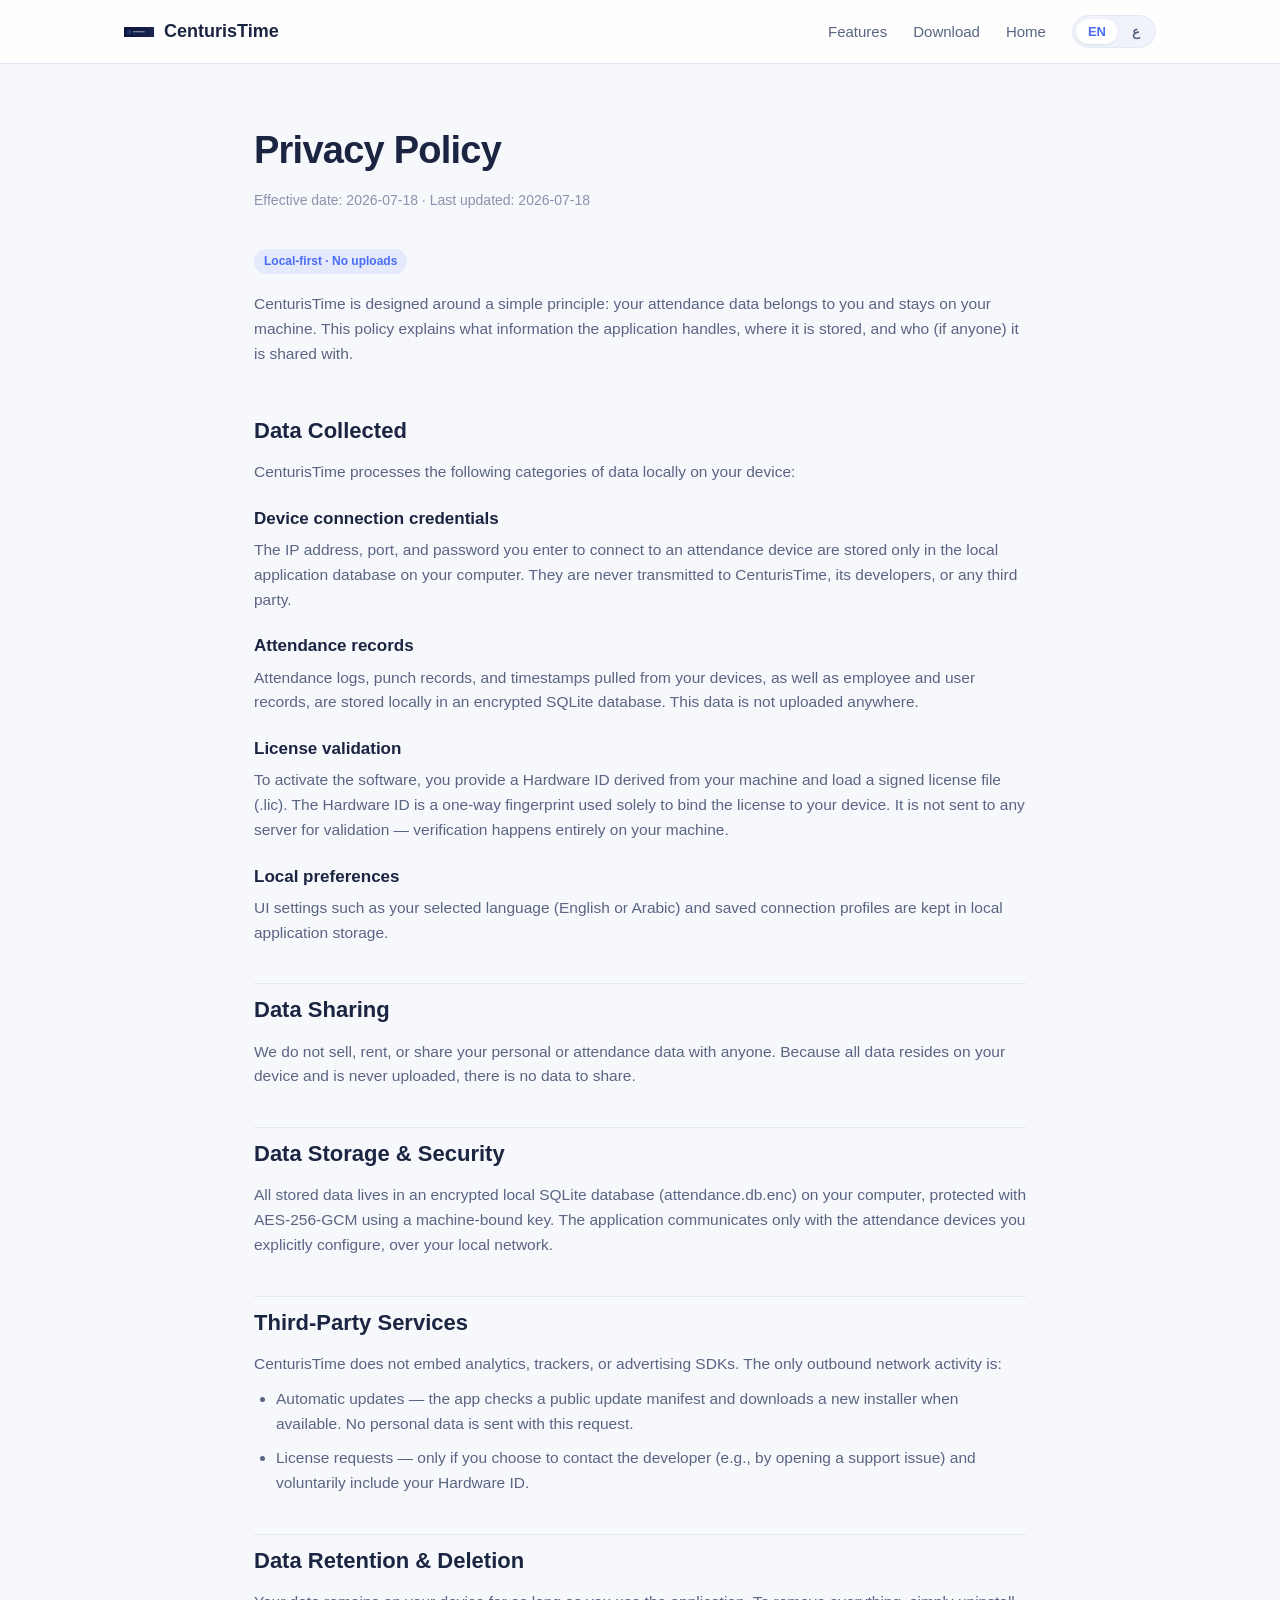
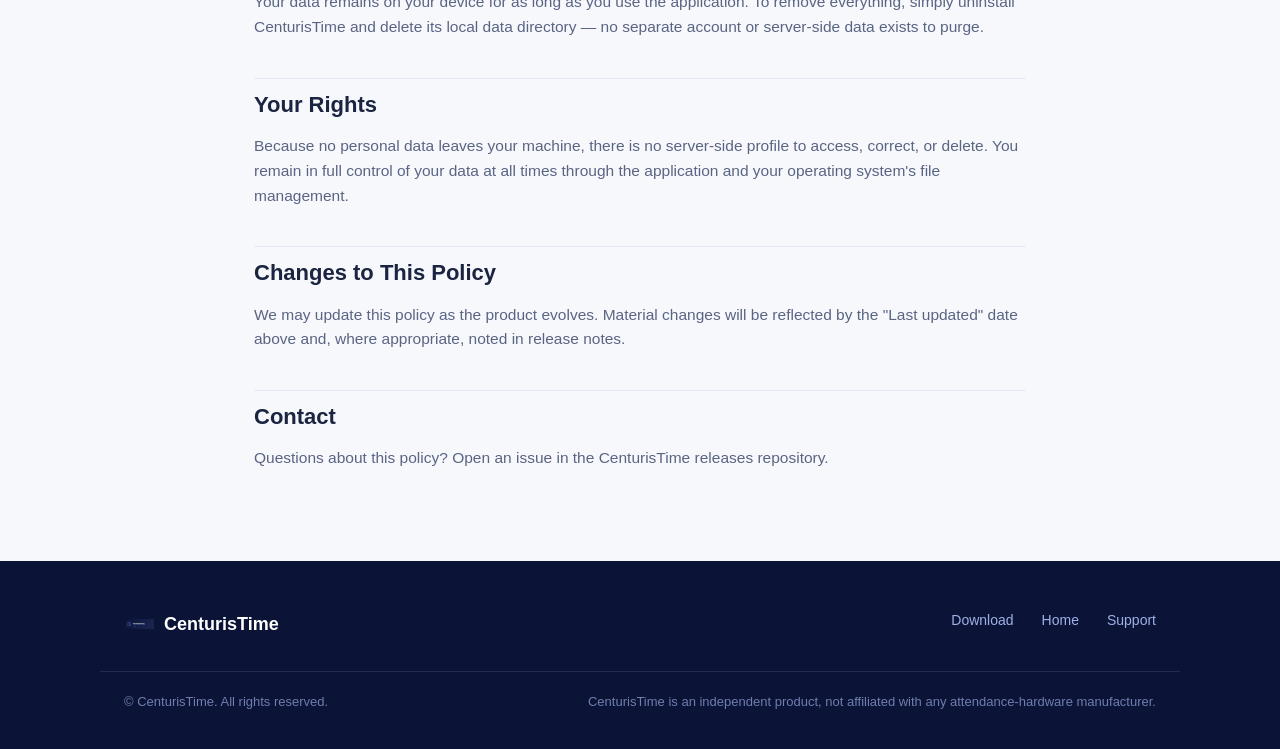
==== commit 69752ec4: "ui: replace language button with modern segmented EN | ع switch Segmented control in nav (right side" ====
--- a/privacy.html
+++ b/privacy.html
@@ -20,7 +20,10 @@
         <a href="index.html#features" data-en="Features" data-ar="المزايا">Features</a>
         <a href="index.html#download" data-en="Download" data-ar="تحميل">Download</a>
         <a href="index.html" data-en="Home" data-ar="الرئيسية">Home</a>
-        <button id="lang-toggle" class="lang-toggle" type="button" aria-label="Switch language">العربية</button>
+        <div class="lang-switch" role="group" aria-label="Language">
+          <button type="button" class="lang-opt" data-lang="en" aria-pressed="true">EN</button>
+          <button type="button" class="lang-opt" data-lang="ar" aria-pressed="false">ع</button>
+        </div>
       </div>
     </div>
   </nav>
--- a/styles.css
+++ b/styles.css
@@ -104,22 +104,38 @@
   text-decoration: none;
 }
 
-.lang-toggle {
+.lang-switch {
+  display: inline-flex;
+  align-items: center;
+  gap: 2px;
+  padding: 3px;
+  border-radius: 999px;
+  background: var(--surface-alt);
+  border: 1px solid var(--border);
+}
+
+.lang-opt {
   font-family: inherit;
-  font-size: 14px;
+  font-size: 13px;
   font-weight: 600;
-  color: var(--primary);
-  background: var(--primary-light);
-  border: 1px solid transparent;
+  line-height: 1;
+  color: var(--text-secondary);
+  background: transparent;
+  border: none;
   border-radius: 999px;
-  padding: 6px 14px;
+  padding: 6px 12px;
   cursor: pointer;
-  transition: background 0.15s ease, color 0.15s ease;
-}
-
-.lang-toggle:hover {
-  background: var(--primary);
-  color: #fff;
+  transition: background 0.15s ease, color 0.15s ease, box-shadow 0.15s ease;
+}
+
+.lang-opt:hover {
+  color: var(--primary);
+}
+
+.lang-opt.active {
+  background: #fff;
+  color: var(--primary);
+  box-shadow: var(--shadow-sm);
 }
 
 /* ---------- Buttons ---------- */
@@ -606,6 +622,12 @@
   .nav-links a.hide-sm {
     display: none;
   }
+  .nav-links {
+    gap: 12px;
+  }
+  .lang-opt {
+    padding: 5px 10px;
+  }
   .hero h1 {
     font-size: 32px;
   }
